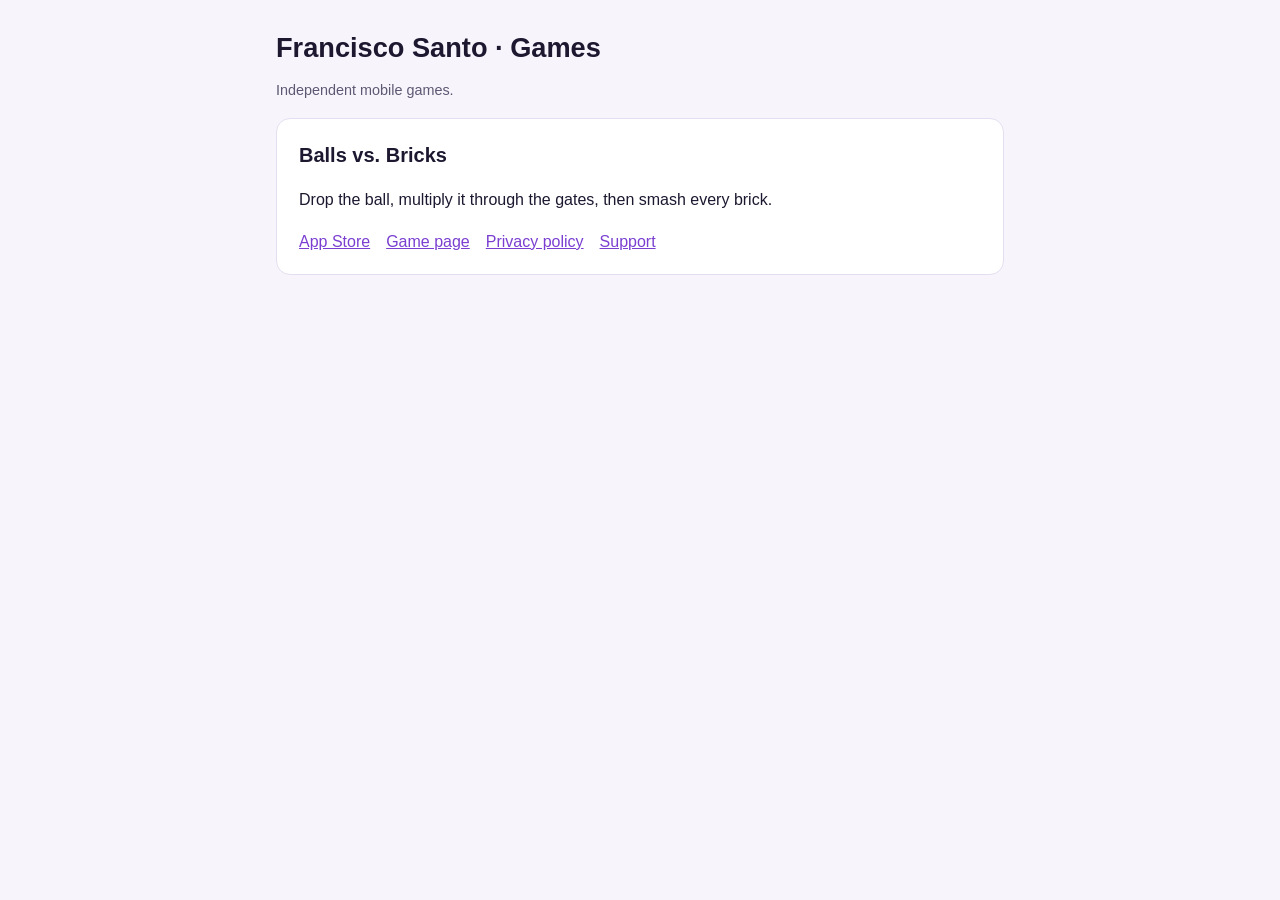
==== index.html @ 64404a5d "Balls vs. Bricks: link da App Store e suporte sobre o iCloud Co-Authored-By: Claude Opus 5.5 <norepl" ====
<!doctype html>
<html lang="en">
<head>
<meta charset="utf-8">
<meta name="viewport" content="width=device-width,initial-scale=1">
<title>Francisco Santo · Games</title>
<link rel="stylesheet" href="/style.css">
</head>
<body>
<main>
  <h1>Francisco Santo · Games</h1>
  <p class="dim">Independent mobile games.</p>
  <div class="card">
    <h2 style="margin-top:0">Balls vs. Bricks</h2>
    <p>Drop the ball, multiply it through the gates, then smash every brick.</p>
    <nav>
      <a href="https://apps.apple.com/app/id6814890436">App Store</a>
      <a href="/ballsxbricks/">Game page</a>
      <a href="/ballsxbricks/privacy.html">Privacy policy</a>
      <a href="/ballsxbricks/support.html">Support</a>
    </nav>
  </div>
</main>
</body>
</html>
---- style.css ----
:root{--bg:#f7f5fb;--card:#fff;--text:#1d1830;--dim:#5d5873;--accent:#7a3fd1;--line:#e4def0;color-scheme:light}
@media (prefers-color-scheme:dark){:root{--bg:#120f1c;--card:#1c1829;--text:#f1eef8;--dim:#a9a3bd;--accent:#c19bff;--line:#2e2842;color-scheme:dark}}
*{box-sizing:border-box}
body{margin:0;background:var(--bg);color:var(--text);font:16px/1.6 -apple-system,BlinkMacSystemFont,"Segoe UI",Roboto,sans-serif}
main{max-width:760px;margin:0 auto;padding:32px 16px 64px}
header{display:flex;align-items:center;gap:14px;margin-bottom:24px}
header img{width:64px;height:64px;border-radius:14px}
h1{font-size:1.7rem;margin:0;line-height:1.2}
h2{font-size:1.25rem;margin:2rem 0 .5rem}
h3{font-size:1.05rem;margin:1.4rem 0 .3rem}
p,li{color:var(--text)}
.dim{color:var(--dim);font-size:.9rem}
.card{background:var(--card);border:1px solid var(--line);border-radius:14px;padding:20px 22px;margin:16px 0}
a{color:var(--accent)}
nav{display:flex;gap:16px;flex-wrap:wrap;margin:8px 0 0}
.lang{display:inline-flex;gap:10px;font-size:.9rem;margin-bottom:8px}
footer{margin-top:40px;color:var(--dim);font-size:.85rem}
.store{display:inline-block;background:var(--accent);color:#fff;font-weight:600;text-decoration:none;padding:10px 18px;border-radius:12px}
@media (prefers-color-scheme:dark){.store{color:#120f1c}}
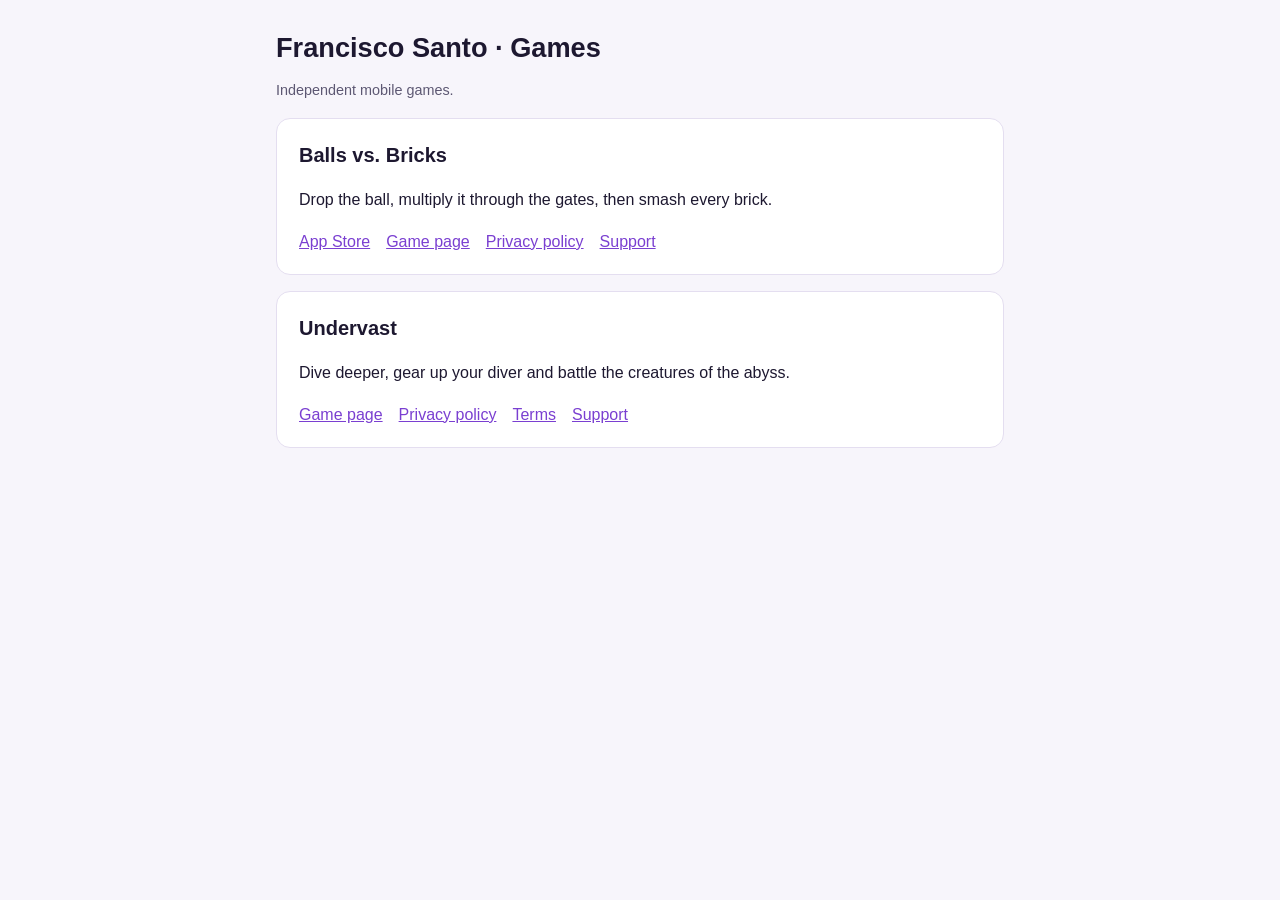
==== commit ffc49005: "Undervast: página do jogo, privacidade e termos, suporte Co-Authored-By: Claude Opus 5.5 <noreply@an" ====
--- a/index.html
+++ b/index.html
@@ -20,6 +20,16 @@
       <a href="/ballsxbricks/support.html">Support</a>
     </nav>
   </div>
+  <div class="card">
+    <h2 style="margin-top:0">Undervast</h2>
+    <p>Dive deeper, gear up your diver and battle the creatures of the abyss.</p>
+    <nav>
+      <a href="/undervast/">Game page</a>
+      <a href="/undervast/privacy.html#privacy">Privacy policy</a>
+      <a href="/undervast/privacy.html#terms">Terms</a>
+      <a href="/undervast/support.html">Support</a>
+    </nav>
+  </div>
 </main>
 </body>
 </html>
